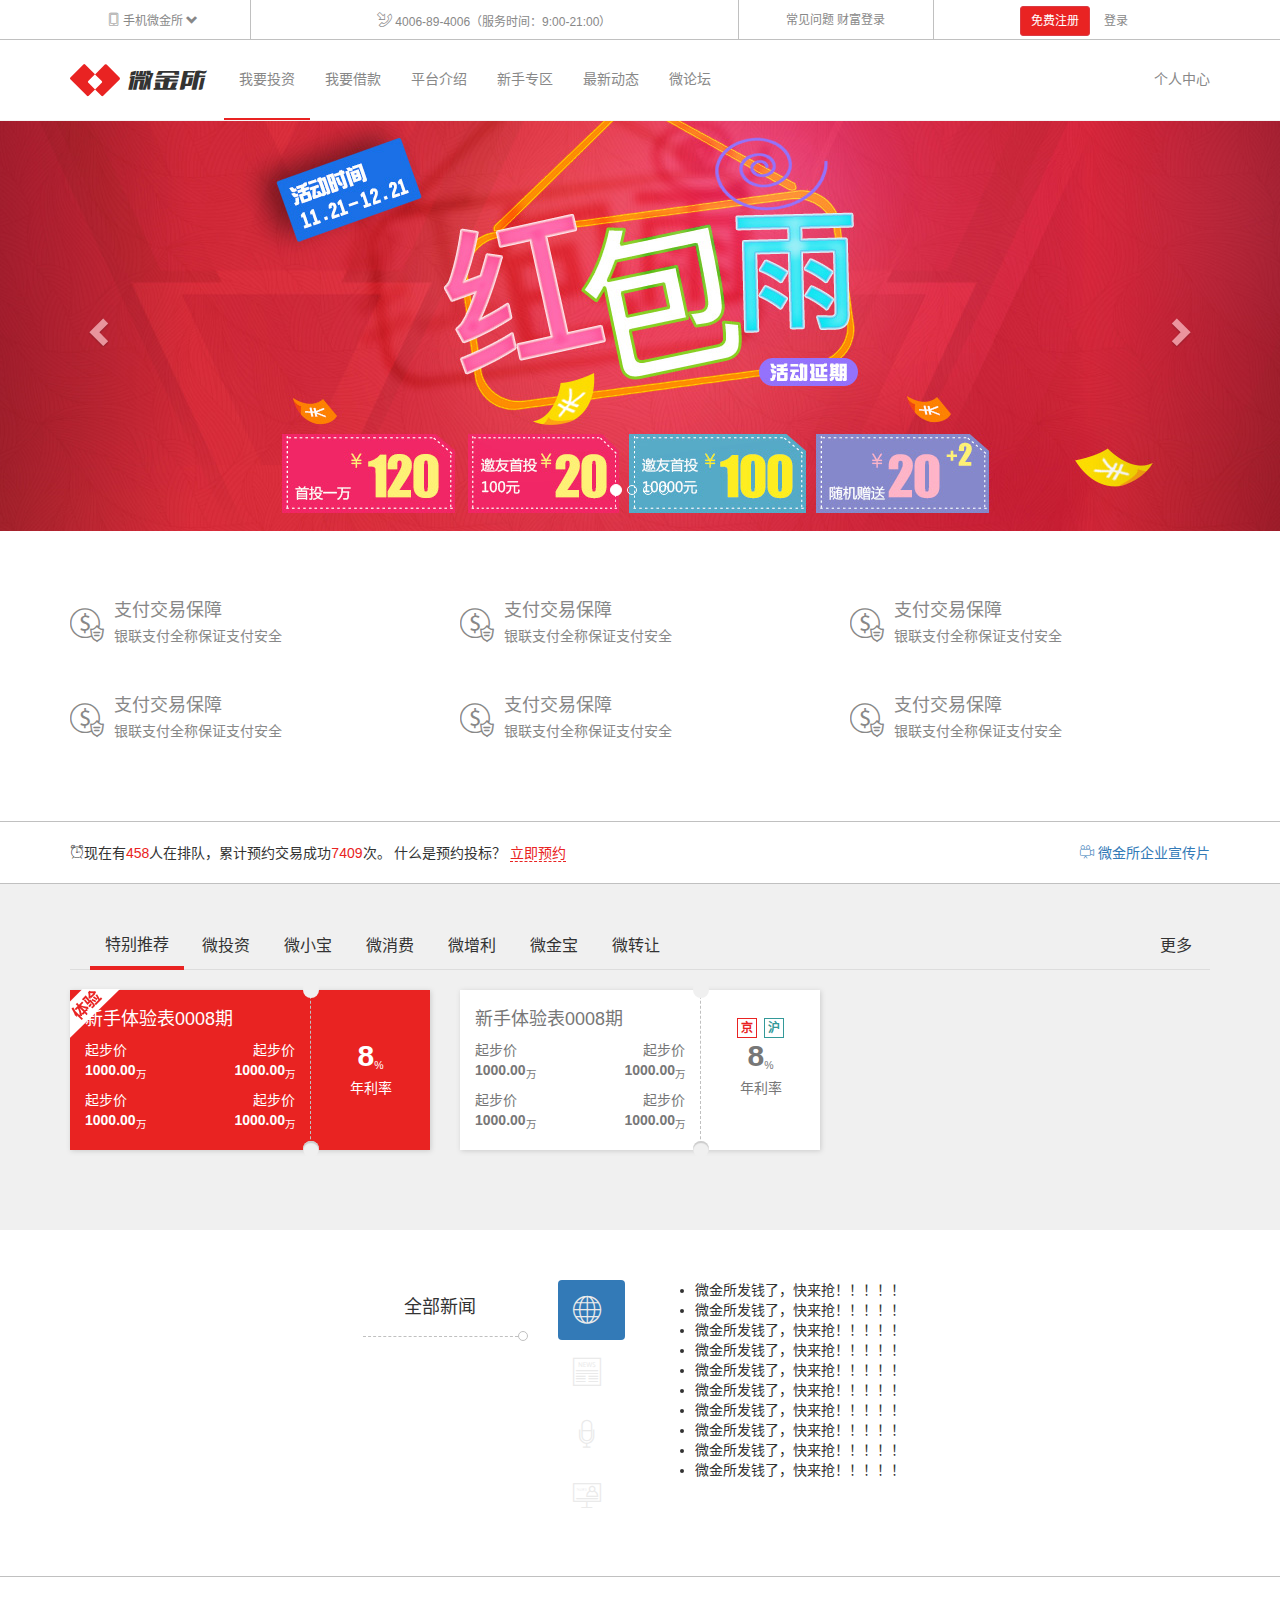
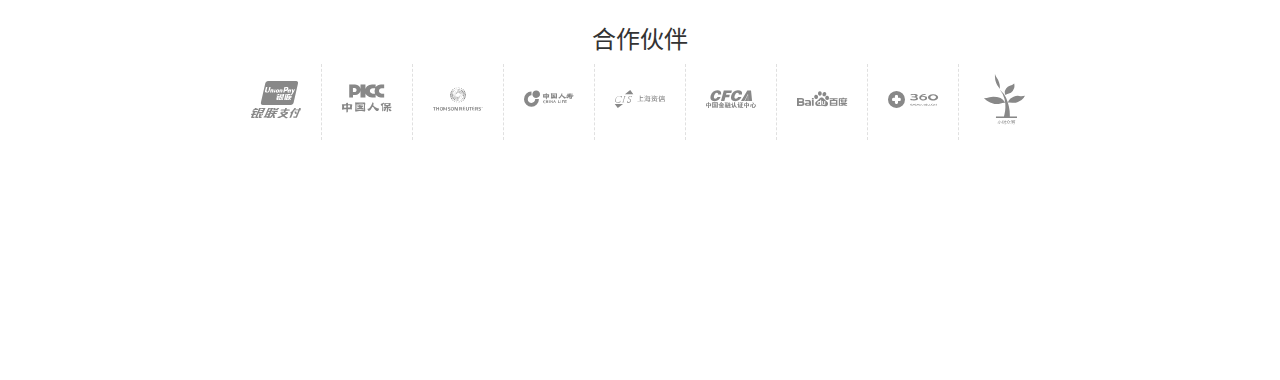
==== code/index.html @ e562d1bb "Add files via upload" ====
<!DOCTYPE html>
<html lang="zh-CN">

<head>
  <meta charset="utf-8">
  <meta http-equiv="X-UA-Compatible" content="IE=edge">
  <meta name="viewport" content="width=device-width, initial-scale=1, user-scalable=no">
  <title>传智播客 - 安全的互联网微金融资产交易平台</title>
  <link rel="shortcut icon" type="image/x-icon" href="favicon.ico">
  <link rel="stylesheet" href="lib/bootstrap/css/bootstrap.css">
  <link rel="stylesheet" href="css/main.css">
  <!--[if lt IE 9]>
    <script src="lib/html5shiv/html5shiv.min.js"></script>
    <script src="lib/respond/respond.min.js"></script>
  <![endif]-->
</head>

<body>
  <!-- 头部区域 -->
  <header id="header">
    <!-- <div class="topbar hidden-sm hidden-xs"> -->
    <div class="topbar visible-md visible-lg">
      <div class="container">
        <div class="row">
          <div class="col-md-2 text-center">
            <a href="#" class="mobile-link">
              <i class="icon-mobilephone"></i>
              <span>手机微金所</span>
              <i class="glyphicon glyphicon-chevron-down"></i>
              <img src="img/c_06.jpg" height="136" width="120" alt="扫一扫">
            </a>
          </div>
          <div class="col-md-5 text-center">
            <i class="icon-telephone"></i>
            <span>4006-89-4006（服务时间：9:00-21:00）</span>
          </div>
          <div class="col-md-2 text-center">
            <a href="#">常见问题</a>
            <a href="#">财富登录</a>
          </div>
          <div class="col-md-3 text-center">
            <a href="#" class="btn btn-itcast btn-sm">免费注册</a>
            <a href="#" class="btn btn-link btn-sm" data-toggle="modal" data-target="#login_form">登录</a>
          </div>
        </div>
      </div>
    </div>
    <nav class="navbar navbar-itcast navbar-static-top" data-spy="affix" data-offset-top="260" data-offset-bottom="200">
      <div class="container">
        <div class="navbar-header">
          <button id="btn" type="button" class="navbar-toggle collapsed" data-toggle="collapse" data-target="#nav_list" aria-expanded="false">
            <span class="sr-only">切换菜单</span>
            <span class="icon-bar"></span>
            <span class="icon-bar"></span>
            <span class="icon-bar"></span>
          </button>
          <a class="navbar-brand" href="#">
            <i class="icon-icon"></i>
            <i class="icon-logo"></i>
          </a>
        </div>
        <div id="nav_list" class="collapse navbar-collapse">
          <ul class="nav navbar-nav">
            <li class="active"><a href="#">我要投资</a></li>
            <li><a href="#">我要借款</a></li>
            <li><a href="#">平台介绍</a></li>
            <li><a href="#">新手专区</a></li>
            <li><a href="#">最新动态</a></li>
            <li><a href="#">微论坛</a></li>
          </ul>
          <ul class="nav navbar-nav navbar-right hidden-sm">
            <li><a href="#">个人中心</a></li>
          </ul>
        </div>
      </div>
    </nav>
  </header>
  <!-- /头部区域 -->
  <!-- 广告轮播 -->
  <section id="main_ad" class="carousel slide" data-ride="carousel">
    <!-- 下面的小点点，活动指示器 -->
    <ol class="carousel-indicators">
      <li data-target="#main_ad" data-slide-to="0" class="active"></li>
      <li data-target="#main_ad" data-slide-to="1"></li>
      <li data-target="#main_ad" data-slide-to="2"></li>
      <li data-target="#main_ad" data-slide-to="3"></li>
    </ol>
    <!-- 轮播项 -->
    <div class="carousel-inner" role="listbox">
      <div class="item active" data-image-lg="img/slide_01_2000x410.jpg" data-image-xs="img/slide_01_640x340.jpg"></div>
      <div class="item" data-image-lg="img/slide_02_2000x410.jpg" data-image-xs="img/slide_02_640x340.jpg"></div>
      <div class="item" data-image-lg="img/slide_03_2000x410.jpg" data-image-xs="img/slide_03_640x340.jpg"></div>
      <div class="item" data-image-lg="img/slide_04_2000x410.jpg" data-image-xs="img/slide_04_640x340.jpg"></div>
    </div>
    <!-- 控制按钮 -->
    <a class="left carousel-control" href="#main_ad" role="button" data-slide="prev">
      <span class="glyphicon glyphicon-chevron-left" aria-hidden="true"></span>
      <span class="sr-only">上一页</span>
    </a>
    <a class="right carousel-control" href="#main_ad" role="button" data-slide="next">
      <span class="glyphicon glyphicon-chevron-right" aria-hidden="true"></span>
      <span class="sr-only">下一页</span>
    </a>
  </section>
  <!-- /广告轮播 -->
  <!-- 特色介绍 -->
  <section id="tese" class="hidden-xs">
    <div class="container">
      <div class="row">
        <div class="col-sm-6 col-md-4">
          <a href="#">
            <div class="media">
              <div class="media-left">
                <i class="icon-uniE907"></i>
              </div>
              <div class="media-body">
                <h4 class="media-heading">支付交易保障</h4>
                <p>银联支付全称保证支付安全</p>
              </div>
            </div>
          </a>
        </div>
        <div class="col-sm-6 col-md-4">
          <a href="#">
            <div class="media">
              <div class="media-left">
                <i class="icon-uniE907"></i>
              </div>
              <div class="media-body">
                <h4 class="media-heading">支付交易保障</h4>
                <p>银联支付全称保证支付安全</p>
              </div>
            </div>
          </a>
        </div>
        <div class="col-sm-6 col-md-4">
          <a href="#">
            <div class="media">
              <div class="media-left">
                <i class="icon-uniE907"></i>
              </div>
              <div class="media-body">
                <h4 class="media-heading">支付交易保障</h4>
                <p>银联支付全称保证支付安全</p>
              </div>
            </div>
          </a>
        </div>
        <div class="col-sm-6 col-md-4">
          <a href="#">
            <div class="media">
              <div class="media-left">
                <i class="icon-uniE907"></i>
              </div>
              <div class="media-body">
                <h4 class="media-heading">支付交易保障</h4>
                <p>银联支付全称保证支付安全</p>
              </div>
            </div>
          </a>
        </div>
        <div class="col-sm-6 col-md-4">
          <a href="#">
            <div class="media">
              <div class="media-left">
                <i class="icon-uniE907"></i>
              </div>
              <div class="media-body">
                <h4 class="media-heading">支付交易保障</h4>
                <p>银联支付全称保证支付安全</p>
              </div>
            </div>
          </a>
        </div>
        <div class="col-sm-6 col-md-4">
          <a href="#">
            <div class="media">
              <div class="media-left">
                <i class="icon-uniE907"></i>
              </div>
              <div class="media-body">
                <h4 class="media-heading">支付交易保障</h4>
                <p>银联支付全称保证支付安全</p>
              </div>
            </div>
          </a>
        </div>
      </div>
    </div>  </section>
  <!-- /特色介绍 -->
  <!-- 立即预约 -->
  <section id="ljyy">
    <div class="container">
      <p class="pull-left"><i class="icon-uniE906"></i>现在有<span>458</span>人在排队，累计预约交易成功<span>7409</span>次。 什么是预约投标？ <a href="#">立即预约</a></p>
      <p class="pull-right hidden-sm hidden-xs"><a href="#"><i class="icon-uniE905"></i> 微金所企业宣传片</a></p>
    </div>
  </section>
  <!-- /立即预约 -->
  <!-- 产品推荐 -->
  <section id="products">
    <div class="container">
      <!--
      1. 要给ul加一个容器，这个容器有横向滚动条
      2. 动态设置ul的宽度，宽度是根据内容大小决定的
        width= sum (li.width)
     -->
      <!-- 选项卡标题 -->
      <div class="ul-wapper">
        <ul class="nav nav-tabs" role="tablist">
          <li role="presentation" class="active"><a href="#category_01" aria-controls="category_01" role="tab" data-toggle="tab" aria-expanded="false">特别推荐</a></li>
          <li role="presentation"><a href="#category_02" aria-controls="category_02" role="tab" data-toggle="tab" aria-expanded="true">微投资</a></li>
          <li role="presentation"><a href="#category_03" aria-controls="category_03" role="tab" data-toggle="tab" aria-expanded="false">微小宝</a></li>
          <li role="presentation"><a href="#category_04" aria-controls="category_04" role="tab" data-toggle="tab" aria-expanded="false">微消费</a></li>
          <li role="presentation"><a href="#category_05" aria-controls="category_05" role="tab" data-toggle="tab" aria-expanded="false">微增利</a></li>
          <li role="presentation"><a href="#category_06" aria-controls="category_06" role="tab" data-toggle="tab">微金宝</a></li>
          <li role="presentation"><a href="#category_06" aria-controls="category_06" role="tab" data-toggle="tab">微转让</a></li>
          <li class="pull-right hidden-sm hidden-xs"><a href="#">更多</a></li>
        </ul>
      </div>
      <!-- 所有的选项卡内容 -->
      <div class="tab-content">
        <div role="tabpanel" class="tab-pane fade in active" id="category_01">
          <div class="row">
            <div class="col-xs-12 col-sm-6 col-md-6 col-lg-4">
              <div class="panel panel-czbk actived">
                <div class="panel-heading">
                  <p><strong>8</strong><sub>%</sub></p>
                  <p><span>年利率</span></p>
                </div>
                <div class="panel-body">
                  <h4>新手体验表0008期</h4>
                  <div class="row">
                    <div class="col-xs-6 text-left">
                      <p>起步价</p>
                      <p><strong>1000.00</strong><sub>万</sub></p>
                    </div>
                    <div class="col-xs-6 text-right">
                      <p>起步价</p>
                      <p><strong>1000.00</strong><sub>万</sub></p>
                    </div>
                    <div class="col-xs-6 text-left">
                      <p>起步价</p>
                      <p><strong>1000.00</strong><sub>万</sub></p>
                    </div>
                    <div class="col-xs-6 text-right">
                      <p>起步价</p>
                      <p><strong>1000.00</strong><sub>万</sub></p>
                    </div>
                  </div>
                </div>
              </div>
            </div>
            <div class="col-xs-12 col-sm-6 col-md-6 col-lg-4">
              <div class="panel panel-czbk">
                <div class="panel-heading">
                  <p class="tooltips">
                    <a class="badge badge-one" data-toggle="tooltip" data-placement="top" title="北京欢迎你" href="#">京</a>
                    <a class="badge badge-two" data-toggle="tooltip" data-placement="top" title="上海欢迎你" href="#">沪</a>
                  </p>
                  <p><strong>8</strong><sub>%</sub></p>
                  <p><span>年利率</span></p>
                </div>
                <div class="panel-body">
                  <h4>新手体验表0008期</h4>
                  <div class="row">
                    <div class="col-xs-6 text-left">
                      <p>起步价</p>
                      <p><strong>1000.00</strong><sub>万</sub></p>
                    </div>
                    <div class="col-xs-6 text-right">
                      <p>起步价</p>
                      <p><strong>1000.00</strong><sub>万</sub></p>
                    </div>
                    <div class="col-xs-6 text-left">
                      <p>起步价</p>
                      <p><strong>1000.00</strong><sub>万</sub></p>
                    </div>
                    <div class="col-xs-6 text-right">
                      <p>起步价</p>
                      <p><strong>1000.00</strong><sub>万</sub></p>
                    </div>
                  </div>
                </div>
              </div>
            </div>
            <div class="col-xs-12 col-sm-6 col-md-6 col-lg-4">
            </div>
            <div class="col-xs-12 col-sm-6 col-md-6 col-lg-4"></div>
            <div class="col-xs-12 col-sm-6 col-md-6 col-lg-4"></div>
            <div class="col-xs-12 col-sm-6 col-md-6 col-lg-4"></div>
          </div>
        </div>
        <div role="tabpanel" class="tab-pane fade" id="category_02">打到小日本</div>
        <div role="tabpanel" class="tab-pane fade" id="category_03">...</div>
        <div role="tabpanel" class="tab-pane fade" id="category_04">...</div>
        <div role="tabpanel" class="tab-pane fade" id="category_05">...</div>
        <div role="tabpanel" class="tab-pane fade" id="category_06">...</div>
      </div>
    </div>
  </section>
  <!-- /产品推荐 -->
  <!-- 新闻列表 -->
  <section id="news">
    <div class="container">
      <div class="row">
        <div class="col-sm-2 col-sm-offset-3">
          <div class="news-title">全部新闻</div>
        </div>
        <div class="col-sm-1">
          <ul class="nav nav-pills nav-stacked">
            <li role="presentation" class="active"><a data-title="全部新闻" href="#news01" data-toggle="tab" role="tab"><i class="icon-news01"></i></a></li>
            <li role="presentation"><a data-title="媒体新闻" href="#news02" data-toggle="tab" role="tab"><i class="icon-news02"></i></a></li>
            <li role="presentation"><a data-title="行业资讯" href="#news03" data-toggle="tab" role="tab"><i class="icon-news03"></i></a></li>
            <li role="presentation"><a data-title="XXXX" href="#news04" data-toggle="tab" role="tab"><i class="icon-news04"></i></a></li>
          </ul>
        </div>
        <div class="col-sm-6">
          <div class="tab-content">
            <div role="tabpanel" class="tab-pane fade in active" id="news01">
              <ul>
                <li>微金所发钱了，快来抢！！！！！</li>
                <li>微金所发钱了，快来抢！！！！！</li>
                <li>微金所发钱了，快来抢！！！！！</li>
                <li>微金所发钱了，快来抢！！！！！</li>
                <li>微金所发钱了，快来抢！！！！！</li>
                <li>微金所发钱了，快来抢！！！！！</li>
                <li>微金所发钱了，快来抢！！！！！</li>
                <li>微金所发钱了，快来抢！！！！！</li>
                <li>微金所发钱了，快来抢！！！！！</li>
                <li>微金所发钱了，快来抢！！！！！</li>
              </ul>
            </div>
            <div role="tabpanel" class="tab-pane fade" id="news02">
              <ul>
                <li>微金所发钱了，快来抢！！！！！</li>
                <li>微金所发钱了，快来抢！！！！！</li>
                <li>微金所发钱了，快来抢！！！！！</li>
                <li>微金所发钱了，快来抢！！！！！</li>
                <li>微金所发钱了，快来抢！！！！！</li>
                <li>微金所发钱了，快来抢！！！！！</li>
                <li>微金所发钱了，快来抢！！！！！</li>
                <li>微金所发钱了，快来抢！！！！！</li>
                <li>微金所发钱了，快来抢！！！！！</li>
                <li>微金所发钱了，快来抢！！！！！</li>
              </ul>
            </div>
            <div role="tabpanel" class="tab-pane fade" id="news03">
              <ul>
                <li>微金所发钱了，快来抢！！！！！</li>
                <li>微金所发钱了，快来抢！！！！！</li>
                <li>微金所发钱了，快来抢！！！！！</li>
                <li>微金所发钱了，快来抢！！！！！</li>
                <li>微金所发钱了，快来抢！！！！！</li>
                <li>微金所发钱了，快来抢！！！！！</li>
                <li>微金所发钱了，快来抢！！！！！</li>
                <li>微金所发钱了，快来抢！！！！！</li>
                <li>微金所发钱了，快来抢！！！！！</li>
                <li>微金所发钱了，快来抢！！！！！</li>
              </ul>
            </div>
            <div role="tabpanel" class="tab-pane fade" id="news04">
              <ul>
                <li>微金所发钱了，快来抢！！！！！</li>
                <li>微金所发钱了，快来抢！！！！！</li>
                <li>微金所发钱了，快来抢！！！！！</li>
                <li>微金所发钱了，快来抢！！！！！</li>
                <li>微金所发钱了，快来抢！！！！！</li>
                <li>微金所发钱了，快来抢！！！！！</li>
                <li>微金所发钱了，快来抢！！！！！</li>
                <li>微金所发钱了，快来抢！！！！！</li>
                <li>微金所发钱了，快来抢！！！！！</li>
                <li>微金所发钱了，快来抢！！！！！</li>
              </ul>
            </div>
          </div>
        </div>
      </div>
    </div>
  </section>
  <!-- /新闻列表 -->
  <!-- 合作伙伴 -->
  <section id="hzhb" class="hidden-sm hidden-xs">
    <div class="container text-center">
      <h3>合作伙伴</h3>
      <ul class="center-block">
        <li><a href="#"><i class="icon-uniE930"></i></a></li>
        <li><a href="#"><i class="icon-uniE92F"></i></a></li>
        <li><a href="#"><i class="icon-uniE92E"></i></a></li>
        <li><a href="#"><i class="icon-uniE92A"></i></a></li>
        <li><a href="#"><i class="icon-uniE929"></i></a></li>
        <li><a href="#"><i class="icon-uniE931"></i></a></li>
        <li><a href="#"><i class="icon-uniE92C"></i></a></li>
        <li><a href="#"><i class="icon-uniE92B"></i></a></li>
        <li><a href="#"><i class="icon-uniE92D"></i></a></li>
      </ul>
    </div>
  </section>
  <!-- /合作伙伴 -->
  <!-- 脚注区域 -->
  <footer id="footer"></footer>
  <!-- Modal -->
  <div class="modal fade" id="login_form" tabindex="-1" role="dialog" aria-labelledby="login_form_title">
    <div class="modal-dialog" role="document">
      <div class="modal-content">
        <div class="modal-header">
          <button type="button" class="close" data-dismiss="modal" aria-label="Close"><span aria-hidden="true">&times;</span></button>
          <h4 class="modal-title" id="login_form_title">登录</h4>
        </div>
        <div class="modal-body">
          <form class="form-horizontal">
            <div class="form-group">
              <label for="inputEmail3" class="col-sm-2 control-label">Email</label>
              <div class="col-sm-10">
                <input type="email" class="form-control" id="inputEmail3" placeholder="请输入邮箱">
              </div>
            </div>
            <div class="form-group-lg">
              <label for="inputPassword3" class="col-sm-2 control-label">Password</label>
              <div class="col-sm-10">
                <input type="password" class="form-control" id="inputPassword3" placeholder="请输入密码">
              </div>
            </div>
            <div class="form-group">
              <div class="col-sm-offset-2 col-sm-10">
                <div class="checkbox">
                  <label>
                    <input type="checkbox"> Remember me
                  </label>
                </div>
              </div>
            </div>
            <div class="form-group">
              <div class="col-sm-offset-2 col-sm-10">
                <button type="submit" class="btn btn-default">Sign in</button>
              </div>
            </div>
          </form>
        </div>
      </div>
    </div>
  </div>
  <!-- /脚注区域 -->
  <script src="lib/jquery/jquery.js"></script>
  <script src="lib/bootstrap/js/bootstrap.js"></script>
  <script src="js/main.js"></script>
</body>

</html>
---- code/css/main.css ----
/*
* 我们的自定义样式
* @Author: iceStone
* @Date:   2015-12-12 10:56:34
* @Last Modified by:   iceStone
* @Last Modified time: 2015-12-15 17:23:08
*/


/**
 * 1. 样式都通过ID去限定
 * 2. 尽可能多使用直接子代选择器
 */


/**
 * 该套样式的主题色 #e92322
 * 希望以后的CSS中有变量的概念
 * 希望有嵌套语法
 * 希望有混合语法（Mixin）
 */


/*
var mainColor='#e92322';
body {
  background-color: mainColor;
}

.container {
  width: 100px;
  .row {
    margin-left: -15px;
    [class^="col-"],
    [class*=" col-"] {}
  }
}

.div {
  radius(10);
}

.div1 {
  radius(15);
}

function radius(r) {
  -webkit-border-radius: r;
  -moz-border-radius: r;
  -o-border-radius: r;
  -ms-border-radius: r;
  border-radius: r;
}

#tese > .container > .row > div {
  margin-top: 20px;
  margin-bottom: 20px;
}

#tese > .container > .row > div > p {}

#tese > .container > .row > div > p > span {}

#tese > .container > .row > div > a {
  color: #888;
}

#tese > .container > .row > div > a:hover {
  color: #666;
  text-decoration: none;
}*/


/* 公共样式 */

body {
  font-family: "Helvetica Neue", Helvetica, Microsoft Yahei, Hiragino Sans GB, WenQuanYi Micro Hei, sans-serif;
}

@font-face {
  font-family: 'itcast';
  src: url('../font/MiFie-Web-Font.eot') format('embedded-opentype'), url('../font/MiFie-Web-Font.svg') format('svg'), url('../font/MiFie-Web-Font.ttf') format('truetype'), url('../font/MiFie-Web-Font.woff') format('woff');
}

[class^="icon-"],
[class*=" icon-"] {
  font-family: itcast;
  font-style: normal;
}

.icon-mobilephone::before {
  content: "\e908";
  font-size: 13px;
}

.icon-telephone::before {
  content: "\e909";
  font-size: 15px;
}

.icon-logo::before {
  content: "\e93e";
}

.icon-icon::before {
  content: "\e920";
}


/* 头部区域 */

#header {}

#header > .topbar {
  height: 40px;
  border-bottom: 1px solid #c0c0c0;
  line-height: 40px;
}

#header > .topbar > .container > .row > div {
  height: 40px;
  font-size: 12px;
  color: #888;
}

#header > .topbar > .container > .row > div + div {
  border-left: 1px solid #c0c0c0;
}

#header a {
  color: #888;
}

#header a:hover {
  text-decoration: none;
}

#header .btn-itcast {
  color: #fff;
}

#header .mobile-link > img {
  display: none;
  position: absolute;
  left: 50%;
  margin-left: -60px;
  top: 30px;
  z-index: 1001;
}

#header .mobile-link:hover > img {
  display: block;
}

#header .icon-icon {
  font-size: 50px;
  color: #E92322;
  line-height: 50px;
  vertical-align: middle;
}

#header .icon-logo {
  font-size: 32px;
  color: #333;
  line-height: 50px;
  vertical-align: middle;
}


/*#header > .topbar > .container > .row > div {
  background-color: #f40;
  height: 40px
}

#header > .topbar > .container > .row > div:nth-of-type(2n) {
  background-color: #f00;
}*/


/* 通栏广告轮播 */

#main_ad {}

#main_ad > .carousel-inner > .item {
  background-repeat: no-repeat;
  background-position: center center;
  background-size: cover;
}


/* 当屏幕宽度大于768时，将元素高度设置为410px */

@media (min-width: 768px) {
  #main_ad > .carousel-inner > .item {
    height: 410px;
  }
}

#main_ad > .carousel-inner > .item > img {
  width: 100%;
}


/* 网站特色 */

#tese {
  padding: 50px 0;
  border-bottom: 1px solid #c0c0c0;
}

.icon-uniE907:before {
  content: "\e907";
}

#tese i {
  font-size: 34px;
}

#tese > .container > .row > div {
  margin-top: 20px;
  margin-bottom: 20px;
}

#tese > .container > .row > div > a {
  color: #888;
}

#tese > .container > .row > div > a:hover {
  color: #666;
  text-decoration: none;
}


/* 立即预约 */

#ljyy {
  border-bottom: 1px solid #c0c0c0;
  padding: 20px 0;
}

#ljyy > .container > p {
  font-size: 14px;
  margin-bottom: 0;
}

#ljyy > .container > .pull-left > span,
#ljyy > .container > .pull-left > a {
  color: #e92322;
}

#ljyy > .container > .pull-left > a {
  border-bottom: 1px dashed #e92322;
}

#ljyy > .container > .pull-left > a:hover {
  text-decoration: none;
}

.icon-uniE906:before {
  content: "\e906";
}

.icon-uniE905:before {
  content: "\e905";
}


/* 推荐产品 */

#products {
  background-color: #f0f0f0;
  padding: 40px 0;
}


/*直接这样写pc上也会始终有横向滚动条*/


/*#products > .container > .ul-wapper {
  overflow-x: scroll;
}*/


/*@media (max-width: 768px) {
  #products > .container > .ul-wapper {
    overflow-x: scroll;
  }
}*/

#products > .container > .ul-wapper > .nav-tabs {
  padding-left: 20px;
}

#products > .container > .ul-wapper > .nav-tabs > li {}

#products > .container > .ul-wapper > .nav-tabs > li > a {
  font-size: 16px;
  color: #333;
}

#products > .container > .ul-wapper > .nav-tabs > li > a:hover {
  border-color: transparent;
  background-color: transparent;
  color: #000;
}

#products > .container > .ul-wapper > .nav-tabs > li.active {}

#products > .container > .ul-wapper > .nav-tabs > li.active > a {
  background-color: transparent;
  border: 0;
  border-bottom: 4px solid #e92322;
}

#products > .container > .tab-content {
  padding: 20px 0;
}


/* 新闻 */

#news {
  padding: 50px 0;
  border-bottom: 1px solid #c0c0c0;
}

#news .news-title {
  padding: 15px 0;
  font-size: 18px;
  font-weight: 400;
  text-align: center;
  border-bottom: 1px dashed #c0c0c0;
  position: relative;
  margin-right: 10px;
}

#news .news-title::after {
  content: ' ';
  display: inline-block;
  width: 10px;
  height: 10px;
  border-radius: 5px;
  border: 1px solid #c0c0c0;
  position: absolute;
  bottom: -5px;
  right: -10px;
}


/*#news .nav-pills a i {
  font-size: 50px;
}*/

.icon-news01:before {
  content: "\e90e";
  font-size: 28px;
  color: #EAEAEA;
}

.icon-news02:before {
  content: "\e90f";
  font-size: 28px;
  color: #EAEAEA;
}

.icon-news03:before {
  content: "\e910";
  font-size: 28px;
  color: #EAEAEA;
}

.icon-news04:before {
  content: "\e911";
  font-size: 28px;
  color: #EAEAEA;
}

@media (max-width: 768px) {
  #news .nav-stacked > li {
    float: left;
    margin-right: 20px;
  }
}


/*合作伙伴*/

#hzhb {
  padding: 30px 0;
}

#hzhb ul {
  padding: 0;
  list-style: none;
  width: 818px;
  position: relative;
  overflow: hidden;
}

#hzhb ul li {
  float: left;
}

#hzhb ul li + li {
  border-left: 1px dashed #e0e0e0;
}

#hzhb ul li a {
  padding: 10px 20px;
  font-size: 50px;
  color: #888;
}

#hzhb ul li a:hover {
  text-decoration: none;
}

.icon-uniE930:hover {
  color: #df3232;
}

.icon-uniE930:before {
  content: "\e946";
}

.icon-uniE92F:hover {
  color: #e8380d;
}

.icon-uniE92F:before {
  content: "\e92f";
}

.icon-uniE92E:hover {
  color: #ed6f00;
}

.icon-uniE92E:before {
  content: "\e92e";
}

.icon-uniE92A:hover {
  color: #159f69;
}

.icon-uniE92A:before {
  content: "\e92a";
}

.icon-uniE929:hover {
  color: #07569e;
}

.icon-uniE929:before {
  content: "\e929";
}

.icon-uniE931:hover {
  color: #004098;
}

.icon-uniE931:before {
  content: "\e931";
}

.icon-uniE92C:hover {
  color: #d32019;
}

.icon-uniE92C:before {
  content: "\e92c";
}

.icon-uniE92B:hover {
  color: #3eac4a;
}

.icon-uniE92B:before {
  content: "\e92b";
}

.icon-uniE92D:hover {
  color: #2bb289;
}

.icon-uniE92D:before {
  content: "\e92d";
}


/*脚注区域*/

#footer {
  height: 200px;
}


/* Bootstrap扩展样式 */

.panel-czbk {
  border: 0;
  border-radius: 0;
  box-shadow: 1px 1px 5px #ccc;
  color: #777;
}

.panel-czbk p {
  margin-bottom: 0;
}

.panel-czbk.actived {
  background-color: #e92322;
  color: #fff;
}

.panel-czbk.actived::before {
  content: "\e915";
  font-family: itcast;
  font-size: 50px;
  position: absolute;
  top: -11px;
  left: 15px;
}

.panel-czbk.disabled {
  background-color: #e0e0e0;
}

.panel-czbk > .panel-heading {
  float: right;
  width: 120px;
  padding: 45px 0;
  height: 160px;
  border-left: 1px dashed #c0c0c0;
  text-align: center;
  position: relative;
}

.panel-czbk > .panel-heading::before,
.panel-czbk > .panel-heading::after {
  content: ' ';
  width: 16px;
  height: 16px;
  border-radius: 8px;
  background-color: #f0f0f0;
  position: absolute;
}

.panel-czbk > .panel-heading::before {
  top: -8px;
  left: -8px;
}

.panel-czbk > .panel-heading::after {
  bottom: -8px;
  left: -8px;
  box-shadow: 0 2px 1px #ccc inset;
}

.panel-czbk > .panel-heading > p > strong {
  font-size: 30px;
}

.panel-czbk > .panel-heading + .panel-collapse > .panel-body {
  border-top-color: #ddd;
}

.panel-czbk > .panel-heading > .tooltips {
  position: absolute;
  width: 100%;
  text-align: center;
  top: 26px;
}

.panel-czbk > .panel-heading .badge {
  display: inline-block;
  width: 20px;
  height: 20px;
  border-width: 1px;
  border-style: solid;
  border-radius: 0;
  background-color: transparent;
  padding: 3px;
  margin: 2px;
}

.panel-czbk > .panel-heading .badge-one {
  color: #e92322;
  border-color: #e92322;
}

.panel-czbk > .panel-heading .badge-two {
  color: #399;
  border-color: #399;
}

.panel-czbk > .panel-body {
  margin-right: 120px;
  height: 160px;
}

.panel-czbk > .panel-body > h4,
.panel-czbk > .panel-body > .row > div {
  margin: 5px 0;
}

.btn-itcast {
  color: #ffffff;
  background-color: #E92322;
  border-color: #DB3B43;
}

.btn-itcast:hover,
.btn-itcast:focus,
.btn-itcast:active,
.btn-itcast.active,
.open .dropdown-toggle.btn-itcast {
  color: #ffffff;
  background-color: #E92322;
  border-color: #DB3B43;
}

.btn-itcast:active,
.btn-itcast.active,
.open .dropdown-toggle.btn-itcast {
  background-image: none;
}

.btn-itcast.disabled,
.btn-itcast[disabled],
fieldset[disabled] .btn-itcast,
.btn-itcast.disabled:hover,
.btn-itcast[disabled]:hover,
fieldset[disabled] .btn-itcast:hover,
.btn-itcast.disabled:focus,
.btn-itcast[disabled]:focus,
fieldset[disabled] .btn-itcast:focus,
.btn-itcast.disabled:active,
.btn-itcast[disabled]:active,
fieldset[disabled] .btn-itcast:active,
.btn-itcast.disabled.active,
.btn-itcast[disabled].active,
fieldset[disabled] .btn-itcast.active {
  background-color: #E92322;
  border-color: #DB3B43;
}

.btn-itcast .badge {
  color: #E92322;
  background-color: #ffffff;
}

.navbar-itcast {
  background-color: #fff;
  border-color: #f5f5f5;
  margin-bottom: 0;
  top: 0;
  width: 100%;
}

.navbar-itcast .navbar-brand {
  color: #777;
  height: 80px;
}

.navbar-itcast .navbar-brand:hover,
.navbar-itcast .navbar-brand:focus {
  color: #5e5e5e;
  background-color: transparent;
}

.navbar-itcast .navbar-text {
  color: #777;
}

.navbar-itcast .navbar-nav > li > a {
  color: #777;
  line-height: 48px;
  font-size: 14px;
}

.navbar-itcast .navbar-nav > li > a:hover,
.navbar-itcast .navbar-nav > li > a:focus {
  color: #333;
  background-color: transparent;
  border-bottom: 2px solid #e92322;
}

.navbar-itcast .navbar-nav > .active > a,
.navbar-itcast .navbar-nav > .active > a:hover,
.navbar-itcast .navbar-nav > .active > a:focus {
  color: #555;
  background-color: transparent;
  border-bottom: 2px solid #e92322;
}

.navbar-itcast .navbar-nav > .disabled > a,
.navbar-itcast .navbar-nav > .disabled > a:hover,
.navbar-itcast .navbar-nav > .disabled > a:focus {
  color: #ccc;
  background-color: transparent;
}

.navbar-itcast .navbar-toggle {
  border-color: #ddd;
  margin-top: 23px;
  margin-bottom: 23px;
}

.navbar-itcast .navbar-toggle:hover,
.navbar-itcast .navbar-toggle:focus {
  background-color: #ddd;
}

.navbar-itcast .navbar-toggle .icon-bar {
  background-color: #888;
}

.navbar-itcast .navbar-collapse,
.navbar-itcast .navbar-form {
  border-color: #e7e7e7;
}

.navbar-itcast .navbar-nav > .open > a,
.navbar-itcast .navbar-nav > .open > a:hover,
.navbar-itcast .navbar-nav > .open > a:focus {
  color: #555;
  background-color: #e7e7e7;
}

@media (max-width: 767px) {
  .navbar-itcast .navbar-nav .open .dropdown-menu > li > a {
    color: #777;
  }
  .navbar-itcast .navbar-nav .open .dropdown-menu > li > a:hover,
  .navbar-itcast .navbar-nav .open .dropdown-menu > li > a:focus {
    color: #333;
    background-color: transparent;
  }
  .navbar-itcast .navbar-nav .open .dropdown-menu > .active > a,
  .navbar-itcast .navbar-nav .open .dropdown-menu > .active > a:hover,
  .navbar-itcast .navbar-nav .open .dropdown-menu > .active > a:focus {
    color: #555;
    background-color: #e7e7e7;
  }
  .navbar-itcast .navbar-nav .open .dropdown-menu > .disabled > a,
  .navbar-itcast .navbar-nav .open .dropdown-menu > .disabled > a:hover,
  .navbar-itcast .navbar-nav .open .dropdown-menu > .disabled > a:focus {
    color: #ccc;
    background-color: transparent;
  }
}

.navbar-itcast .navbar-link {
  color: #777;
}

.navbar-itcast .navbar-link:hover {
  color: #333;
}

.navbar-itcast .btn-link {
  color: #777;
}

.navbar-itcast .btn-link:hover,
.navbar-itcast .btn-link:focus {
  color: #333;
}

.navbar-itcast .btn-link[disabled]:hover,
fieldset[disabled] .navbar-itcast .btn-link:hover,
.navbar-itcast .btn-link[disabled]:focus,
fieldset[disabled] .navbar-itcast .btn-link:focus {
  color: #ccc;
}
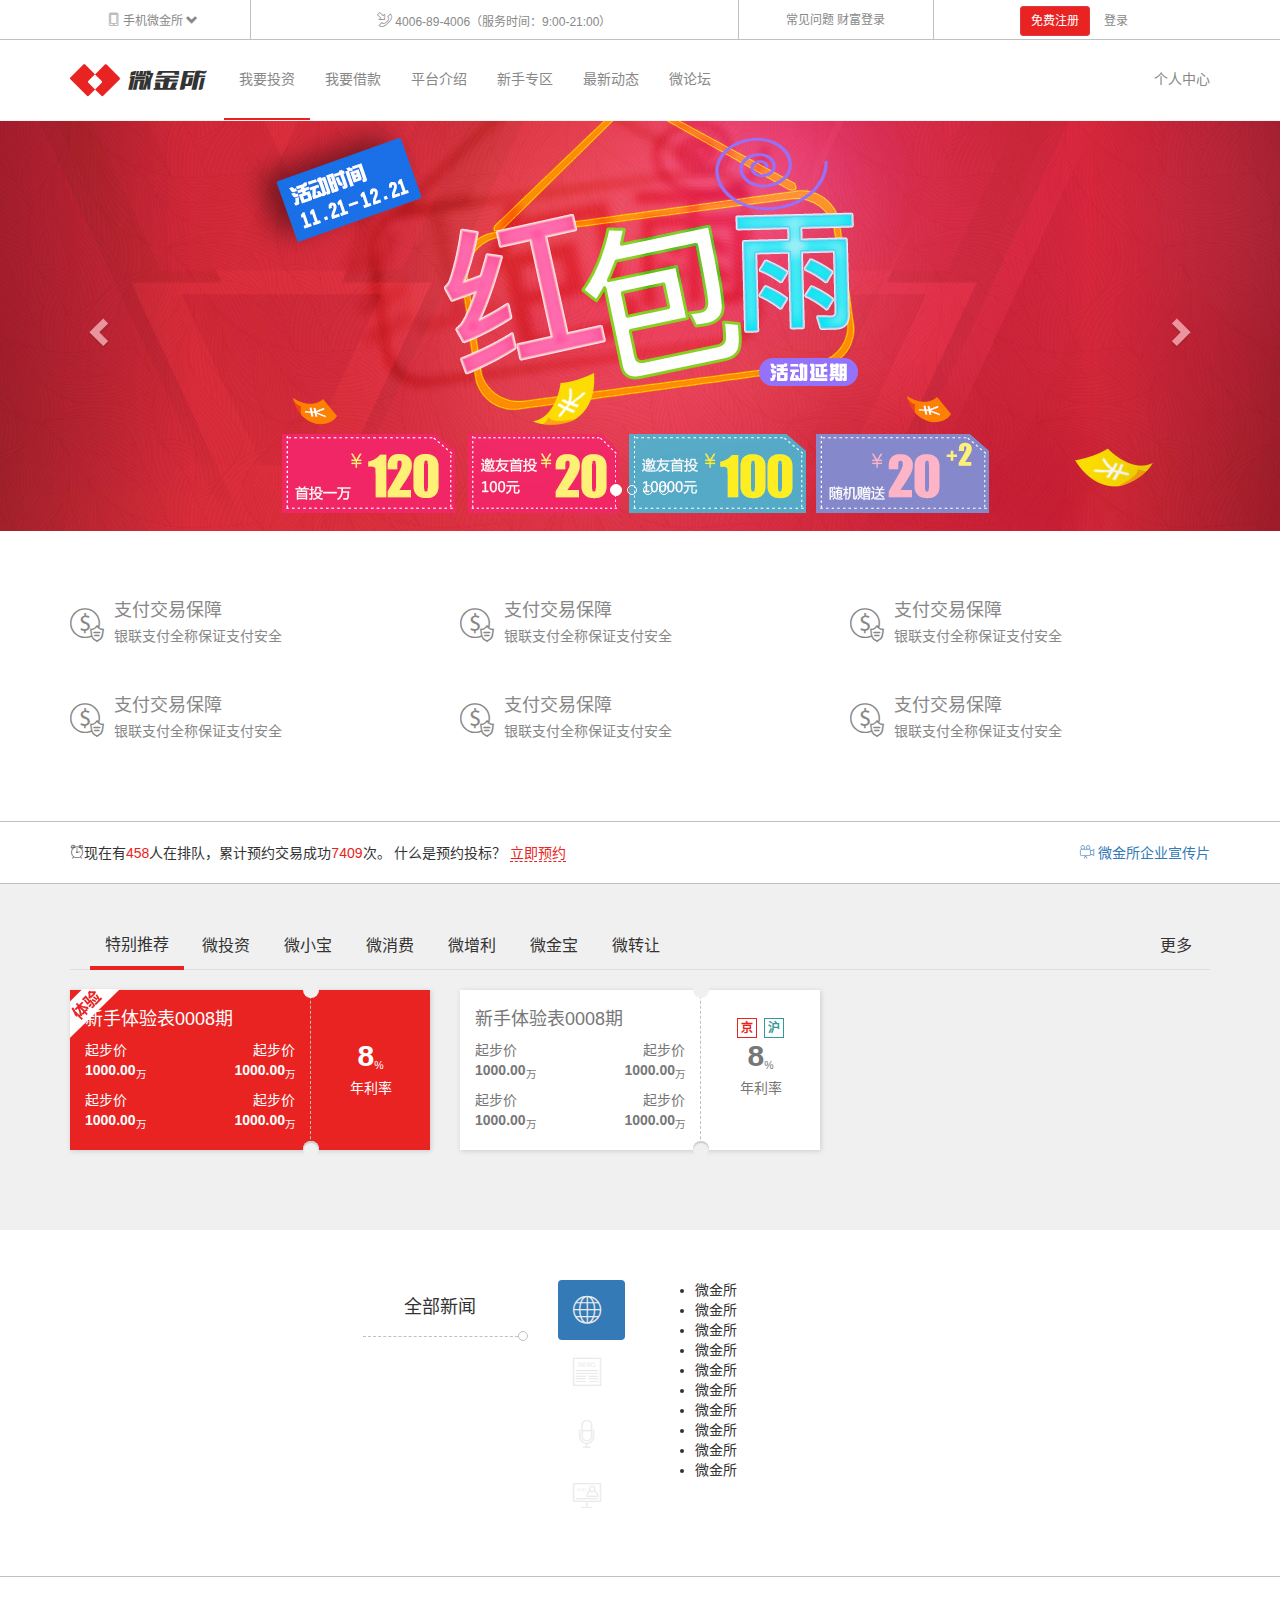
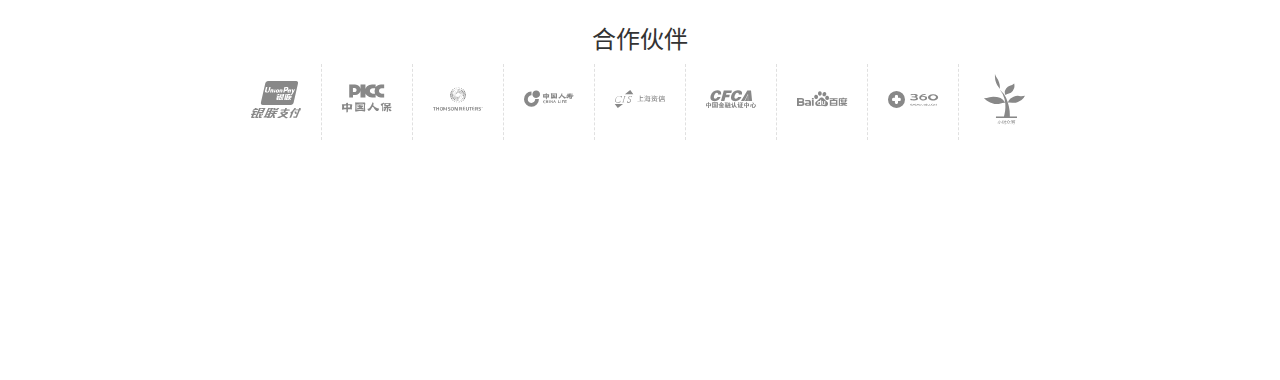
==== commit 9e37ab50: "Update index.html" ====
--- a/code/index.html
+++ b/code/index.html
@@ -5,7 +5,7 @@
   <meta charset="utf-8">
   <meta http-equiv="X-UA-Compatible" content="IE=edge">
   <meta name="viewport" content="width=device-width, initial-scale=1, user-scalable=no">
-  <title>传智播客 - 安全的互联网微金融资产交易平台</title>
+  <title>demo01</title>
   <link rel="shortcut icon" type="image/x-icon" href="favicon.ico">
   <link rel="stylesheet" href="lib/bootstrap/css/bootstrap.css">
   <link rel="stylesheet" href="css/main.css">
@@ -290,7 +290,7 @@
             <div class="col-xs-12 col-sm-6 col-md-6 col-lg-4"></div>
           </div>
         </div>
-        <div role="tabpanel" class="tab-pane fade" id="category_02">打到小日本</div>
+        <div role="tabpanel" class="tab-pane fade" id="category_02">...</div>
         <div role="tabpanel" class="tab-pane fade" id="category_03">...</div>
         <div role="tabpanel" class="tab-pane fade" id="category_04">...</div>
         <div role="tabpanel" class="tab-pane fade" id="category_05">...</div>
@@ -318,58 +318,58 @@
           <div class="tab-content">
             <div role="tabpanel" class="tab-pane fade in active" id="news01">
               <ul>
-                <li>微金所发钱了，快来抢！！！！！</li>
-                <li>微金所发钱了，快来抢！！！！！</li>
-                <li>微金所发钱了，快来抢！！！！！</li>
-                <li>微金所发钱了，快来抢！！！！！</li>
-                <li>微金所发钱了，快来抢！！！！！</li>
-                <li>微金所发钱了，快来抢！！！！！</li>
-                <li>微金所发钱了，快来抢！！！！！</li>
-                <li>微金所发钱了，快来抢！！！！！</li>
-                <li>微金所发钱了，快来抢！！！！！</li>
-                <li>微金所发钱了，快来抢！！！！！</li>
+                <li>微金所</li>
+                <li>微金所</li>
+                <li>微金所</li>
+                <li>微金所</li>
+                <li>微金所</li>
+                <li>微金所</li>
+                <li>微金所</li>
+                <li>微金所</li>
+                <li>微金所</li>
+                <li>微金所</li>
               </ul>
             </div>
             <div role="tabpanel" class="tab-pane fade" id="news02">
               <ul>
-                <li>微金所发钱了，快来抢！！！！！</li>
-                <li>微金所发钱了，快来抢！！！！！</li>
-                <li>微金所发钱了，快来抢！！！！！</li>
-                <li>微金所发钱了，快来抢！！！！！</li>
-                <li>微金所发钱了，快来抢！！！！！</li>
-                <li>微金所发钱了，快来抢！！！！！</li>
-                <li>微金所发钱了，快来抢！！！！！</li>
-                <li>微金所发钱了，快来抢！！！！！</li>
-                <li>微金所发钱了，快来抢！！！！！</li>
-                <li>微金所发钱了，快来抢！！！！！</li>
+                <li>微金所</li>
+                <li>微金所</li>
+                <li>微金所</li>
+                <li>微金所</li>
+                <li>微金所</li>
+                <li>微金所</li>
+                <li>微金所</li>
+                <li>微金所</li>
+                <li>微金所</li>
+                <li>微金所</li>
               </ul>
             </div>
             <div role="tabpanel" class="tab-pane fade" id="news03">
-              <ul>
-                <li>微金所发钱了，快来抢！！！！！</li>
-                <li>微金所发钱了，快来抢！！！！！</li>
-                <li>微金所发钱了，快来抢！！！！！</li>
-                <li>微金所发钱了，快来抢！！！！！</li>
-                <li>微金所发钱了，快来抢！！！！！</li>
-                <li>微金所发钱了，快来抢！！！！！</li>
-                <li>微金所发钱了，快来抢！！！！！</li>
-                <li>微金所发钱了，快来抢！！！！！</li>
-                <li>微金所发钱了，快来抢！！！！！</li>
-                <li>微金所发钱了，快来抢！！！！！</li>
+             <ul>
+                <li>微金所</li>
+                <li>微金所</li>
+                <li>微金所</li>
+                <li>微金所</li>
+                <li>微金所</li>
+                <li>微金所</li>
+                <li>微金所</li>
+                <li>微金所</li>
+                <li>微金所</li>
+                <li>微金所</li>
               </ul>
             </div>
             <div role="tabpanel" class="tab-pane fade" id="news04">
               <ul>
-                <li>微金所发钱了，快来抢！！！！！</li>
-                <li>微金所发钱了，快来抢！！！！！</li>
-                <li>微金所发钱了，快来抢！！！！！</li>
-                <li>微金所发钱了，快来抢！！！！！</li>
-                <li>微金所发钱了，快来抢！！！！！</li>
-                <li>微金所发钱了，快来抢！！！！！</li>
-                <li>微金所发钱了，快来抢！！！！！</li>
-                <li>微金所发钱了，快来抢！！！！！</li>
-                <li>微金所发钱了，快来抢！！！！！</li>
-                <li>微金所发钱了，快来抢！！！！！</li>
+                <li>微金所</li>
+                <li>微金所</li>
+                <li>微金所</li>
+                <li>微金所</li>
+                <li>微金所</li>
+                <li>微金所</li>
+                <li>微金所</li>
+                <li>微金所</li>
+                <li>微金所</li>
+                <li>微金所</li>
               </ul>
             </div>
           </div>
